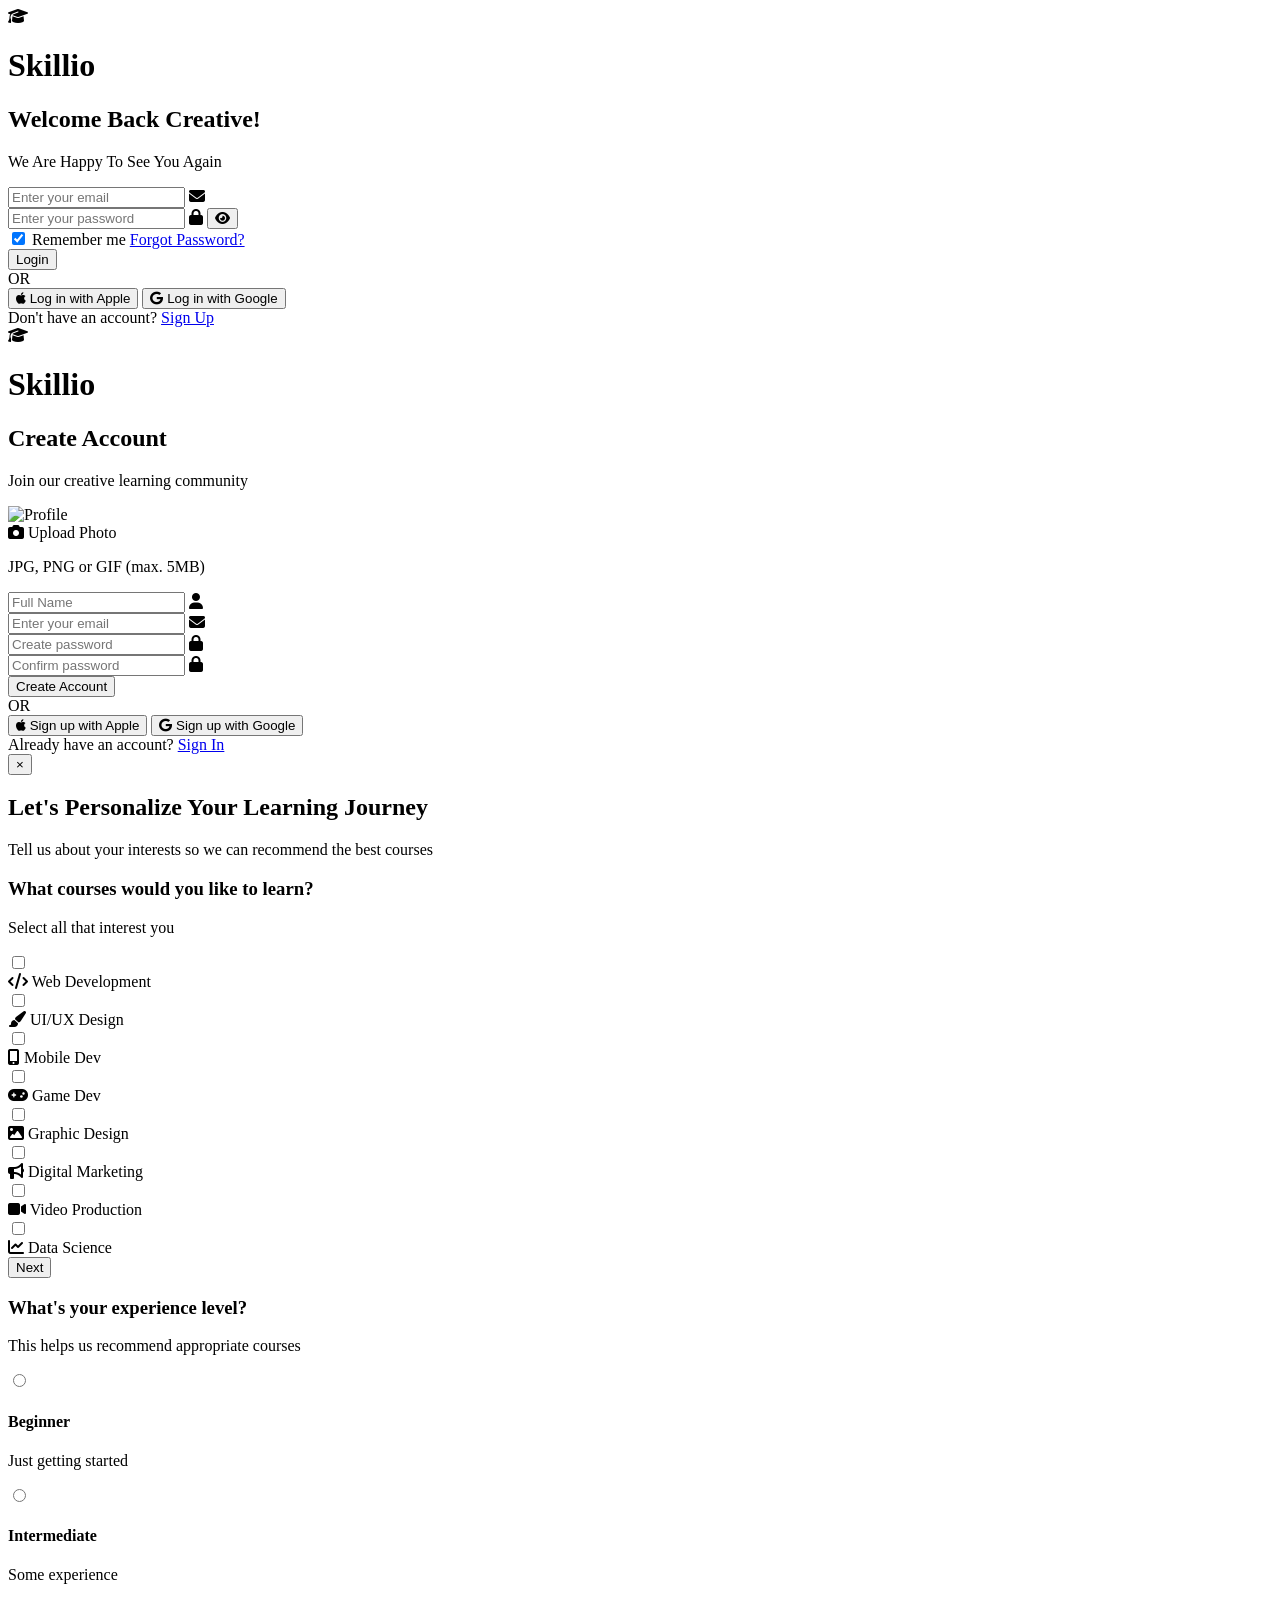
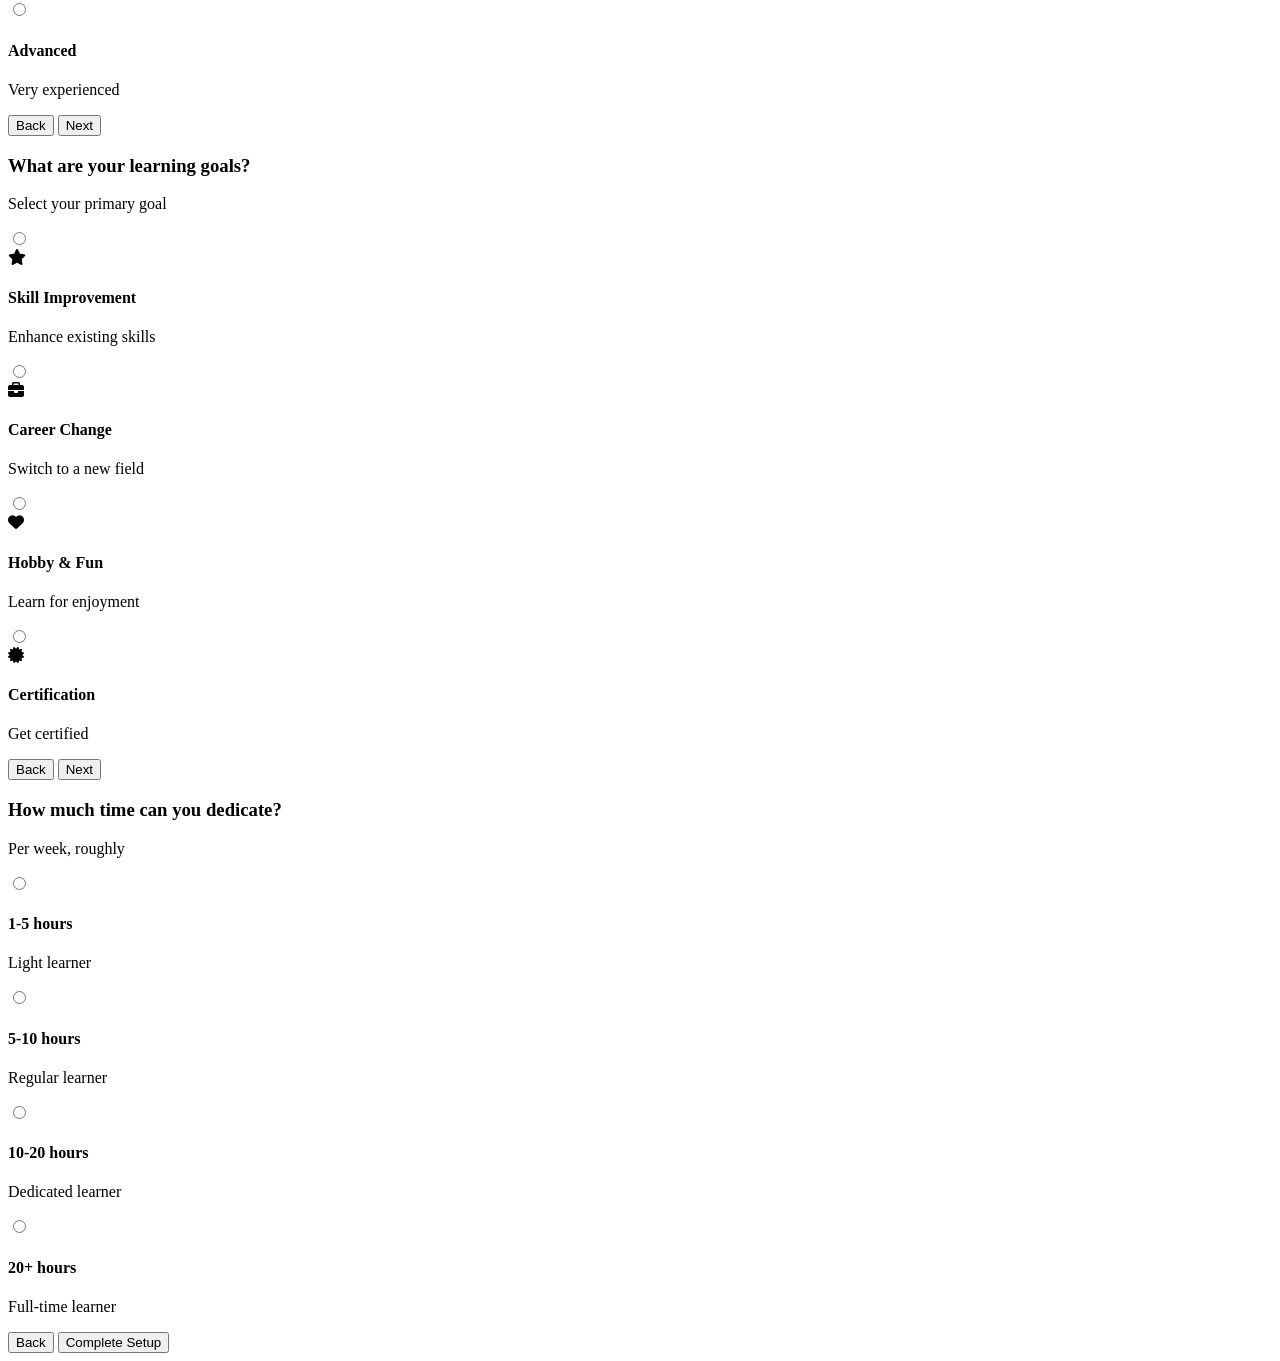
==== edtech/login.html @ c7371328 "Create login.html" ====
<!DOCTYPE html>
<html lang="en">
<head>
    <meta charset="UTF-8">
    <meta name="viewport" content="width=device-width, initial-scale=1.0">
    <title>Skillio - Login & Sign Up</title>
    <link rel="stylesheet" href="login.css">
    <link rel="stylesheet" href="https://cdnjs.cloudflare.com/ajax/libs/font-awesome/6.4.0/css/all.min.css">
</head>
<body>
    <!-- Background gradient -->
    <div class="background-gradient"></div>

    <!-- Login Container -->
    <div class="container">
        <!-- Left Side - Login Form -->
        <div class="form-container active" id="loginForm">
            <div class="form-content">
                <div class="logo-header">
                    <div class="logo-icon">
                        <i class="fas fa-graduation-cap"></i>
                    </div>
                    <h1>Skillio</h1>
                </div>

                <h2>Welcome Back Creative!</h2>
                <p class="subtitle">We Are Happy To See You Again</p>

                <div class="form-group">
                    <input type="email" id="loginEmail" placeholder="Enter your email" required>
                    <i class="fas fa-envelope"></i>
                </div>

                <div class="form-group">
                    <input type="password" id="loginPassword" placeholder="Enter your password" required>
                    <i class="fas fa-lock"></i>
                    <button class="toggle-password" type="button">
                        <i class="fas fa-eye"></i>
                    </button>
                </div>

                <div class="remember-forgot">
                    <label class="remember-me">
                        <input type="checkbox" checked>
                        <span>Remember me</span>
                    </label>
                    <a href="#" class="forgot-password">Forgot Password?</a>
                </div>

                <button class="btn-primary" id="loginBtn">Login</button>

                <div class="divider">OR</div>

                <button class="btn-social apple">
                    <i class="fab fa-apple"></i>
                    Log in with Apple
                </button>

                <button class="btn-social google">
                    <i class="fab fa-google"></i>
                    Log in with Google
                </button>

                <div class="switch-form">
                    Don't have an account? 
                    <a href="#" onclick="switchForm('signup')">Sign Up</a>
                </div>
            </div>
        </div>

        <!-- Right Side - Signup Form -->
        <div class="form-container" id="signupForm">
            <div class="form-content">
                <div class="logo-header">
                    <div class="logo-icon">
                        <i class="fas fa-graduation-cap"></i>
                    </div>
                    <h1>Skillio</h1>
                </div>

                <h2>Create Account</h2>
                <p class="subtitle">Join our creative learning community</p>

                <!-- Profile Picture Upload -->
                <div class="profile-upload">
                    <div class="upload-preview">
                        <img id="profilePreview" src="https://i.pravatar.cc/150?img=5" alt="Profile">
                    </div>
                    <label class="upload-btn">
                        <i class="fas fa-camera"></i> Upload Photo
                        <input type="file" id="profileImage" accept="image/*" style="display: none;">
                    </label>
                    <p class="upload-text">JPG, PNG or GIF (max. 5MB)</p>
                </div>

                <div class="form-group">
                    <input type="text" id="signupName" placeholder="Full Name" required>
                    <i class="fas fa-user"></i>
                </div>

                <div class="form-group">
                    <input type="email" id="signupEmail" placeholder="Enter your email" required>
                    <i class="fas fa-envelope"></i>
                </div>

                <div class="form-group">
                    <input type="password" id="signupPassword" placeholder="Create password" required>
                    <i class="fas fa-lock"></i>
                </div>

                <div class="form-group">
                    <input type="password" id="signupConfirmPassword" placeholder="Confirm password" required>
                    <i class="fas fa-lock"></i>
                </div>

                <button class="btn-primary" id="signupBtn">Create Account</button>

                <div class="divider">OR</div>

                <button class="btn-social apple">
                    <i class="fab fa-apple"></i>
                    Sign up with Apple
                </button>

                <button class="btn-social google">
                    <i class="fab fa-google"></i>
                    Sign up with Google
                </button>

                <div class="switch-form">
                    Already have an account? 
                    <a href="#" onclick="switchForm('login')">Sign In</a>
                </div>
            </div>
        </div>

        <!-- Right Side - Background Image -->
        <div class="image-container">
            <div class="gradient-blob"></div>
        </div>
    </div>

    <!-- Preference Quiz Modal -->
    <div class="modal" id="preferenceModal">
        <div class="modal-content">
            <button class="modal-close" id="closeModal">&times;</button>
            
            <div class="quiz-container">
                <div class="quiz-header">
                    <h2>Let's Personalize Your Learning Journey</h2>
                    <p>Tell us about your interests so we can recommend the best courses</p>
                </div>

                <form id="preferenceForm">
                    <!-- Step 1: Courses -->
                    <div class="quiz-step active" id="step1">
                        <h3>What courses would you like to learn?</h3>
                        <p class="step-subtitle">Select all that interest you</p>
                        
                        <div class="course-grid">
                            <label class="course-option">
                                <input type="checkbox" name="course" value="web-development">
                                <div class="course-card">
                                    <i class="fas fa-code"></i>
                                    <span>Web Development</span>
                                </div>
                            </label>
                            <label class="course-option">
                                <input type="checkbox" name="course" value="ui-ux-design">
                                <div class="course-card">
                                    <i class="fas fa-paint-brush"></i>
                                    <span>UI/UX Design</span>
                                </div>
                            </label>
                            <label class="course-option">
                                <input type="checkbox" name="course" value="mobile-development">
                                <div class="course-card">
                                    <i class="fas fa-mobile-alt"></i>
                                    <span>Mobile Dev</span>
                                </div>
                            </label>
                            <label class="course-option">
                                <input type="checkbox" name="course" value="game-development">
                                <div class="course-card">
                                    <i class="fas fa-gamepad"></i>
                                    <span>Game Dev</span>
                                </div>
                            </label>
                            <label class="course-option">
                                <input type="checkbox" name="course" value="graphic-design">
                                <div class="course-card">
                                    <i class="fas fa-image"></i>
                                    <span>Graphic Design</span>
                                </div>
                            </label>
                            <label class="course-option">
                                <input type="checkbox" name="course" value="digital-marketing">
                                <div class="course-card">
                                    <i class="fas fa-bullhorn"></i>
                                    <span>Digital Marketing</span>
                                </div>
                            </label>
                            <label class="course-option">
                                <input type="checkbox" name="course" value="video-production">
                                <div class="course-card">
                                    <i class="fas fa-video"></i>
                                    <span>Video Production</span>
                                </div>
                            </label>
                            <label class="course-option">
                                <input type="checkbox" name="course" value="data-science">
                                <div class="course-card">
                                    <i class="fas fa-chart-line"></i>
                                    <span>Data Science</span>
                                </div>
                            </label>
                        </div>

                        <button type="button" class="btn-next" onclick="nextStep(2)">Next</button>
                    </div>

                    <!-- Step 2: Experience Level -->
                    <div class="quiz-step" id="step2">
                        <h3>What's your experience level?</h3>
                        <p class="step-subtitle">This helps us recommend appropriate courses</p>
                        
                        <div class="experience-options">
                            <label class="experience-card">
                                <input type="radio" name="experience" value="beginner">
                                <div class="card-content">
                                    <h4>Beginner</h4>
                                    <p>Just getting started</p>
                                </div>
                            </label>
                            <label class="experience-card">
                                <input type="radio" name="experience" value="intermediate">
                                <div class="card-content">
                                    <h4>Intermediate</h4>
                                    <p>Some experience</p>
                                </div>
                            </label>
                            <label class="experience-card">
                                <input type="radio" name="experience" value="advanced">
                                <div class="card-content">
                                    <h4>Advanced</h4>
                                    <p>Very experienced</p>
                                </div>
                            </label>
                        </div>

                        <div class="quiz-buttons">
                            <button type="button" class="btn-back" onclick="previousStep(1)">Back</button>
                            <button type="button" class="btn-next" onclick="nextStep(3)">Next</button>
                        </div>
                    </div>

                    <!-- Step 3: Learning Goals -->
                    <div class="quiz-step" id="step3">
                        <h3>What are your learning goals?</h3>
                        <p class="step-subtitle">Select your primary goal</p>
                        
                        <div class="goals-options">
                            <label class="goal-card">
                                <input type="radio" name="goal" value="skill-improvement">
                                <div class="card-content">
                                    <i class="fas fa-star"></i>
                                    <h4>Skill Improvement</h4>
                                    <p>Enhance existing skills</p>
                                </div>
                            </label>
                            <label class="goal-card">
                                <input type="radio" name="goal" value="career-change">
                                <div class="card-content">
                                    <i class="fas fa-briefcase"></i>
                                    <h4>Career Change</h4>
                                    <p>Switch to a new field</p>
                                </div>
                            </label>
                            <label class="goal-card">
                                <input type="radio" name="goal" value="hobby">
                                <div class="card-content">
                                    <i class="fas fa-heart"></i>
                                    <h4>Hobby & Fun</h4>
                                    <p>Learn for enjoyment</p>
                                </div>
                            </label>
                            <label class="goal-card">
                                <input type="radio" name="goal" value="certification">
                                <div class="card-content">
                                    <i class="fas fa-certificate"></i>
                                    <h4>Certification</h4>
                                    <p>Get certified</p>
                                </div>
                            </label>
                        </div>

                        <div class="quiz-buttons">
                            <button type="button" class="btn-back" onclick="previousStep(2)">Back</button>
                            <button type="button" class="btn-next" onclick="nextStep(4)">Next</button>
                        </div>
                    </div>

                    <!-- Step 4: Time Commitment -->
                    <div class="quiz-step" id="step4">
                        <h3>How much time can you dedicate?</h3>
                        <p class="step-subtitle">Per week, roughly</p>
                        
                        <div class="time-options">
                            <label class="time-card">
                                <input type="radio" name="time" value="1-5">
                                <div class="card-content">
                                    <h4>1-5 hours</h4>
                                    <p>Light learner</p>
                                </div>
                            </label>
                            <label class="time-card">
                                <input type="radio" name="time" value="5-10">
                                <div class="card-content">
                                    <h4>5-10 hours</h4>
                                    <p>Regular learner</p>
                                </div>
                            </label>
                            <label class="time-card">
                                <input type="radio" name="time" value="10-20">
                                <div class="card-content">
                                    <h4>10-20 hours</h4>
                                    <p>Dedicated learner</p>
                                </div>
                            </label>
                            <label class="time-card">
                                <input type="radio" name="time" value="20+">
                                <div class="card-content">
                                    <h4>20+ hours</h4>
                                    <p>Full-time learner</p>
                                </div>
                            </label>
                        </div>

                        <div class="quiz-buttons">
                            <button type="button" class="btn-back" onclick="previousStep(3)">Back</button>
                            <button type="submit" class="btn-complete">Complete Setup</button>
                        </div>
                    </div>
                </form>
            </div>
        </div>
    </div>

    <script src="login.js"></script>
</body>
</html>
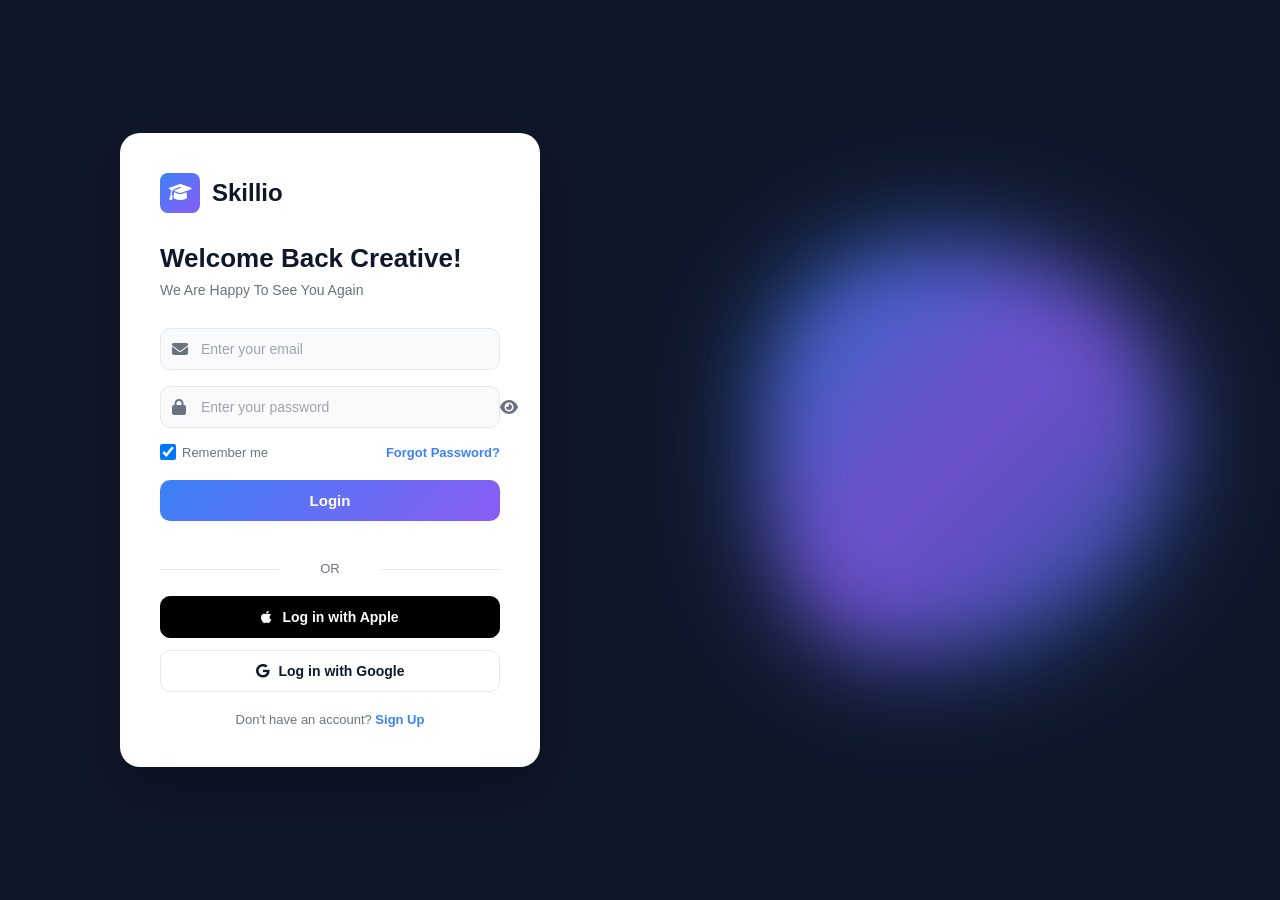
==== commit c59a16e3: "Update login.html" ====
--- a/edtech/login.html
+++ b/edtech/login.html
@@ -81,6 +81,13 @@
                 <h2>Create Account</h2>
                 <p class="subtitle">Join our creative learning community</p>
 
+                
+                <!-- Role toggle -->
+                <div class="role-toggle">
+                    <button type="button" id="roleStudent" class="role-btn active" onclick="setRole('student')">Student</button>
+                    <button type="button" id="roleInstructor" class="role-btn" onclick="setRole('instructor')">Instructor</button>
+                </div>
+
                 <!-- Profile Picture Upload -->
                 <div class="profile-upload">
                     <div class="upload-preview">
--- a/edtech/login.css
+++ b/edtech/login.css
@@ -0,0 +1,974 @@
+/* ===========================
+   ROOT VARIABLES
+   =========================== */
+:root {
+    --primary-blue: #3b82f6;
+    --primary-dark: #0f172a;
+    --primary-light: #e8f0fe;
+    --accent-purple: #8b5cf6;
+    --white: #ffffff;
+    --gray: #f3f4f6;
+    --gray-dark: #6b7280;
+    --error: #ef4444;
+    --success: #10b981;
+}
+
+* {
+    margin: 0;
+    padding: 0;
+    box-sizing: border-box;
+}
+
+html, body {
+    width: 100%;
+    height: 100%;
+    font-family: 'Segoe UI', Tahoma, Geneva, Verdana, sans-serif;
+    background-color: var(--primary-dark);
+    overflow: hidden;
+}
+
+/* ===========================
+   BACKGROUND
+   =========================== */
+.background-gradient {
+    position: fixed;
+    top: 0;
+    left: 0;
+    width: 100%;
+    height: 100%;
+    background: linear-gradient(135deg, #0f172a 0%, #1e293b 50%, #0f172a 100%);
+    z-index: -1;
+}
+
+.background-gradient::before {
+    content: '';
+    position: absolute;
+    top: -50%;
+    right: -50%;
+    width: 200%;
+    height: 200%;
+    background: radial-gradient(circle, rgba(59, 130, 246, 0.1) 0%, transparent 70%);
+    animation: gradientShift 15s ease infinite;
+}
+
+@keyframes gradientShift {
+    0%, 100% { transform: translate(0, 0); }
+    50% { transform: translate(50px, 50px); }
+}
+
+/* ===========================
+   CONTAINER LAYOUT
+   =========================== */
+.container {
+    display: flex;
+    height: 100vh;
+    width: 100vw;
+    overflow: hidden;
+}
+
+.form-container {
+    flex: 1;
+    display: none;
+    align-items: center;
+    justify-content: center;
+    padding: 20px;
+    opacity: 0;
+    transform: translateX(-100px);
+    transition: opacity 0.5s ease, transform 0.5s ease;
+    overflow-y: auto;
+}
+
+.form-container.active {
+    display: flex;
+    opacity: 1;
+    transform: translateX(0);
+}
+
+.form-content {
+    width: 100%;
+    max-width: 420px;
+    background: var(--white);
+    border-radius: 20px;
+    padding: 40px;
+    box-shadow: 0 20px 60px rgba(0, 0, 0, 0.3);
+    max-height: 90vh;
+    overflow-y: auto;
+}
+
+/* ===========================
+   HEADER
+   =========================== */
+.logo-header {
+    display: flex;
+    align-items: center;
+    gap: 12px;
+    margin-bottom: 30px;
+}
+
+.logo-icon {
+    width: 40px;
+    height: 40px;
+    background: linear-gradient(135deg, var(--primary-blue) 0%, var(--accent-purple) 100%);
+    border-radius: 8px;
+    display: flex;
+    align-items: center;
+    justify-content: center;
+    color: var(--white);
+    font-size: 18px;
+}
+
+.logo-header h1 {
+    font-size: 24px;
+    font-weight: 700;
+    color: var(--primary-dark);
+}
+
+.form-content h2 {
+    font-size: 26px;
+    font-weight: 700;
+    color: var(--primary-dark);
+    margin-bottom: 8px;
+}
+
+.subtitle {
+    font-size: 14px;
+    color: var(--gray-dark);
+    margin-bottom: 30px;
+}
+
+/* ===========================
+   FORM GROUPS
+   =========================== */
+.form-group {
+    position: relative;
+    margin-bottom: 16px;
+}
+
+.form-group input {
+    width: 100%;
+    padding: 12px 16px 12px 40px;
+    border: 1px solid #e5e7eb;
+    border-radius: 10px;
+    font-size: 14px;
+    transition: all 0.3s ease;
+    background-color: #f9fafb;
+}
+
+.form-group input:focus {
+    outline: none;
+    border-color: var(--primary-blue);
+    background-color: var(--white);
+    box-shadow: 0 0 0 3px rgba(59, 130, 246, 0.1);
+}
+
+.form-group input::placeholder {
+    color: #9ca3af;
+}
+
+.form-group i {
+    position: absolute;
+    left: 12px;
+    top: 50%;
+    transform: translateY(-50%);
+    color: var(--gray-dark);
+    font-size: 16px;
+}
+
+.toggle-password {
+    position: absolute;
+    right: 12px;
+    top: 50%;
+    transform: translateY(-50%);
+    background: none;
+    border: none;
+    cursor: pointer;
+    color: var(--gray-dark);
+    font-size: 16px;
+    transition: color 0.3s ease;
+}
+
+.toggle-password:hover {
+    color: var(--primary-blue);
+}
+
+/* ===========================
+   REMEMBER & FORGOT
+   =========================== */
+.remember-forgot {
+    display: flex;
+    justify-content: space-between;
+    align-items: center;
+    margin-bottom: 20px;
+    font-size: 13px;
+}
+
+.remember-me {
+    display: flex;
+    align-items: center;
+    gap: 6px;
+    cursor: pointer;
+    color: var(--gray-dark);
+}
+
+.remember-me input {
+    width: 16px;
+    height: 16px;
+    cursor: pointer;
+}
+
+.forgot-password {
+    text-decoration: none;
+    color: var(--primary-blue);
+    font-weight: 600;
+    transition: color 0.3s ease;
+}
+
+.forgot-password:hover {
+    color: var(--accent-purple);
+}
+
+/* ===========================
+   BUTTONS
+   =========================== */
+.btn-primary {
+    width: 100%;
+    padding: 12px 16px;
+    background: linear-gradient(135deg, var(--primary-blue) 0%, var(--accent-purple) 100%);
+    color: var(--white);
+    border: none;
+    border-radius: 10px;
+    font-size: 15px;
+    font-weight: 600;
+    cursor: pointer;
+    transition: all 0.3s ease;
+    margin-bottom: 20px;
+}
+
+.btn-primary:hover {
+    transform: translateY(-2px);
+    box-shadow: 0 8px 20px rgba(59, 130, 246, 0.4);
+}
+
+.btn-primary:active {
+    transform: translateY(0);
+}
+
+.divider {
+    text-align: center;
+    color: var(--gray-dark);
+    margin: 20px 0;
+    font-size: 13px;
+    position: relative;
+}
+
+.divider::before,
+.divider::after {
+    content: '';
+    position: absolute;
+    top: 50%;
+    width: 35%;
+    height: 1px;
+    background-color: #e5e7eb;
+}
+
+.divider::before {
+    left: 0;
+}
+
+.divider::after {
+    right: 0;
+}
+
+/* Social Buttons */
+.btn-social {
+    width: 100%;
+    padding: 12px 16px;
+    border: 1px solid #e5e7eb;
+    background-color: var(--white);
+    color: var(--primary-dark);
+    border-radius: 10px;
+    font-size: 14px;
+    font-weight: 600;
+    cursor: pointer;
+    transition: all 0.3s ease;
+    display: flex;
+    align-items: center;
+    justify-content: center;
+    gap: 10px;
+    margin-bottom: 12px;
+}
+
+.btn-social:hover {
+    background-color: #f9fafb;
+    border-color: #d1d5db;
+}
+
+.btn-social.apple {
+    border-color: #000;
+    background-color: #000;
+    color: var(--white);
+}
+
+.btn-social.google {
+    border-color: #e5e7eb;
+    background-color: var(--white);
+    color: var(--primary-dark);
+}
+
+/* ===========================
+   SWITCH FORM
+   =========================== */
+.switch-form {
+    text-align: center;
+    font-size: 13px;
+    color: var(--gray-dark);
+    margin-top: 20px;
+}
+
+.switch-form a {
+    color: var(--primary-blue);
+    text-decoration: none;
+    font-weight: 600;
+    cursor: pointer;
+    transition: color 0.3s ease;
+}
+
+.switch-form a:hover {
+    color: var(--accent-purple);
+}
+
+/* ===========================
+   IMAGE CONTAINER
+   =========================== */
+.image-container {
+    flex: 1;
+    display: flex;
+    align-items: center;
+    justify-content: center;
+    position: relative;
+    overflow: hidden;
+}
+
+.gradient-blob {
+    width: 400px;
+    height: 400px;
+    background: linear-gradient(135deg, rgba(59, 130, 246, 0.8) 0%, rgba(139, 92, 246, 0.8) 50%, rgba(59, 130, 246, 0.6) 100%);
+    border-radius: 40% 60% 70% 30% / 40% 50% 60% 50%;
+    animation: blobAnimation 6s ease-in-out infinite;
+    filter: blur(40px);
+    box-shadow: 0 0 100px rgba(59, 130, 246, 0.5);
+}
+
+@keyframes blobAnimation {
+    0%, 100% {
+        border-radius: 40% 60% 70% 30% / 40% 50% 60% 50%;
+        transform: translate(0, 0) rotate(0deg);
+    }
+    50% {
+        border-radius: 70% 30% 66% 34% / 66% 66% 34% 34%;
+        transform: translate(30px, 30px) rotate(180deg);
+    }
+}
+
+/* ===========================
+   PREFERENCE MODAL
+   =========================== */
+.modal {
+    display: none;
+    position: fixed;
+    top: 0;
+    left: 0;
+    width: 100%;
+    height: 100%;
+    background-color: rgba(0, 0, 0, 0.7);
+    z-index: 2000;
+    align-items: center;
+    justify-content: center;
+    padding: 20px;
+}
+
+.modal.active {
+    display: flex;
+}
+
+.modal-content {
+    background: var(--white);
+    border-radius: 20px;
+    padding: 50px;
+    max-width: 700px;
+    width: 100%;
+    max-height: 90vh;
+    overflow-y: auto;
+    position: relative;
+    animation: modalSlideIn 0.3s ease;
+}
+
+@keyframes modalSlideIn {
+    from {
+        opacity: 0;
+        transform: scale(0.95);
+    }
+    to {
+        opacity: 1;
+        transform: scale(1);
+    }
+}
+
+.modal-close {
+    position: absolute;
+    top: 20px;
+    right: 20px;
+    background: none;
+    border: none;
+    font-size: 28px;
+    color: var(--gray-dark);
+    cursor: pointer;
+    transition: color 0.3s ease;
+}
+
+.modal-close:hover {
+    color: var(--primary-dark);
+}
+
+/* Quiz Container */
+.quiz-container {
+    animation: fadeIn 0.5s ease;
+}
+
+@keyframes fadeIn {
+    from { opacity: 0; }
+    to { opacity: 1; }
+}
+
+.quiz-header {
+    text-align: center;
+    margin-bottom: 40px;
+}
+
+.quiz-header h2 {
+    font-size: 28px;
+    color: var(--primary-dark);
+    margin-bottom: 8px;
+}
+
+.quiz-header p {
+    color: var(--gray-dark);
+    font-size: 14px;
+}
+
+/* Quiz Steps */
+.quiz-step {
+    display: none;
+    animation: fadeIn 0.5s ease;
+}
+
+.quiz-step.active {
+    display: block;
+}
+
+.quiz-step h3 {
+    font-size: 20px;
+    color: var(--primary-dark);
+    margin-bottom: 8px;
+}
+
+.step-subtitle {
+    color: var(--gray-dark);
+    font-size: 14px;
+    margin-bottom: 30px;
+}
+
+/* ===========================
+   COURSE GRID
+   =========================== */
+.course-grid {
+    display: grid;
+    grid-template-columns: repeat(2, 1fr);
+    gap: 16px;
+    margin-bottom: 30px;
+}
+
+.course-option {
+    cursor: pointer;
+}
+
+.course-option input {
+    display: none;
+}
+
+.course-option input:checked + .course-card {
+    background: linear-gradient(135deg, var(--primary-blue) 0%, var(--accent-purple) 100%);
+    color: var(--white);
+    border-color: var(--primary-blue);
+}
+
+.course-option input:checked + .course-card i {
+    color: var(--white);
+}
+
+.course-card {
+    display: flex;
+    flex-direction: column;
+    align-items: center;
+    justify-content: center;
+    padding: 20px;
+    border: 2px solid #e5e7eb;
+    border-radius: 12px;
+    background-color: #f9fafb;
+    transition: all 0.3s ease;
+    text-align: center;
+}
+
+.course-card:hover {
+    border-color: var(--primary-blue);
+    background-color: var(--primary-light);
+}
+
+.course-card i {
+    font-size: 28px;
+    margin-bottom: 8px;
+    color: var(--primary-blue);
+}
+
+.course-card span {
+    font-size: 13px;
+    font-weight: 600;
+}
+
+/* ===========================
+   EXPERIENCE OPTIONS
+   =========================== */
+.experience-options,
+.goals-options,
+.time-options {
+    display: grid;
+    grid-template-columns: 1fr;
+    gap: 12px;
+    margin-bottom: 30px;
+}
+
+.experience-card,
+.goal-card,
+.time-card {
+    cursor: pointer;
+}
+
+.experience-card input,
+.goal-card input,
+.time-card input {
+    display: none;
+}
+
+.experience-card,
+.goal-card,
+.time-card {
+    padding: 0;
+}
+
+.experience-card input:checked + .card-content,
+.goal-card input:checked + .card-content,
+.time-card input:checked + .card-content {
+    background: linear-gradient(135deg, var(--primary-blue) 0%, var(--accent-purple) 100%);
+    color: var(--white);
+    border-color: var(--primary-blue);
+}
+
+.experience-card .card-content,
+.goal-card .card-content,
+.time-card .card-content {
+    padding: 20px;
+    border: 2px solid #e5e7eb;
+    border-radius: 12px;
+    background-color: #f9fafb;
+    transition: all 0.3s ease;
+}
+
+.experience-card:hover .card-content,
+.goal-card:hover .card-content,
+.time-card:hover .card-content {
+    border-color: var(--primary-blue);
+    background-color: var(--primary-light);
+}
+
+.goal-card .card-content {
+    display: flex;
+    align-items: center;
+    gap: 15px;
+}
+
+.goal-card i {
+    font-size: 24px;
+    flex-shrink: 0;
+}
+
+.goal-card input:checked + .card-content i {
+    color: var(--white);
+}
+
+.card-content h4 {
+    font-size: 14px;
+    font-weight: 600;
+    margin-bottom: 4px;
+    color: var(--primary-dark);
+}
+
+.card-content p {
+    font-size: 12px;
+    color: var(--gray-dark);
+}
+
+.goal-card input:checked + .card-content p,
+.experience-card input:checked + .card-content p,
+.time-card input:checked + .card-content p {
+    color: rgba(255, 255, 255, 0.9);
+}
+
+/* ===========================
+   QUIZ BUTTONS
+   =========================== */
+.quiz-buttons {
+    display: flex;
+    gap: 12px;
+    margin-top: 30px;
+}
+
+.btn-next,
+.btn-back,
+.btn-complete {
+    flex: 1;
+    padding: 12px 16px;
+    border: none;
+    border-radius: 10px;
+    font-size: 14px;
+    font-weight: 600;
+    cursor: pointer;
+    transition: all 0.3s ease;
+}
+
+.btn-next,
+.btn-complete {
+    background: linear-gradient(135deg, var(--primary-blue) 0%, var(--accent-purple) 100%);
+    color: var(--white);
+}
+
+.btn-next:hover,
+.btn-complete:hover {
+    transform: translateY(-2px);
+    box-shadow: 0 8px 20px rgba(59, 130, 246, 0.4);
+}
+
+.btn-back {
+    background-color: var(--gray);
+    color: var(--primary-dark);
+}
+
+.btn-back:hover {
+    background-color: #e5e7eb;
+}
+
+.btn-complete {
+    font-size: 15px;
+}
+
+/* ===========================
+   RESPONSIVE DESIGN
+   =========================== */
+@media (max-width: 1024px) {
+    .form-content {
+        max-width: 380px;
+        padding: 40px 30px;
+    }
+
+    .image-container {
+        flex: 0.8;
+    }
+
+    .gradient-blob {
+        width: 300px;
+        height: 300px;
+    }
+
+    .modal-content {
+        padding: 40px;
+    }
+
+    .course-grid {
+        grid-template-columns: repeat(2, 1fr);
+    }
+}
+
+@media (max-width: 768px) {
+    .container {
+        flex-direction: column;
+    }
+
+    .form-container {
+        flex: 1;
+        padding: 20px;
+    }
+
+    .form-content {
+        max-width: 100%;
+        padding: 30px 20px;
+    }
+
+    .image-container {
+        display: none;
+    }
+
+    .logo-header h1 {
+        font-size: 20px;
+    }
+
+    .form-content h2 {
+        font-size: 22px;
+    }
+
+    .modal-content {
+        padding: 30px 20px;
+        max-height: 85vh;
+    }
+
+    .quiz-header h2 {
+        font-size: 22px;
+    }
+
+    .quiz-step h3 {
+        font-size: 18px;
+    }
+
+    .course-grid {
+        grid-template-columns: repeat(2, 1fr);
+        gap: 12px;
+    }
+
+    .course-card {
+        padding: 15px;
+    }
+
+    .course-card i {
+        font-size: 24px;
+    }
+
+    .experience-options,
+    .goals-options,
+    .time-options {
+        gap: 10px;
+    }
+
+    .card-content {
+        padding: 15px !important;
+    }
+
+    .card-content h4 {
+        font-size: 13px;
+    }
+
+    .card-content p {
+        font-size: 11px;
+    }
+}
+
+@media (max-width: 480px) {
+    .form-content {
+        padding: 25px 15px;
+    }
+
+    .logo-header {
+        margin-bottom: 20px;
+    }
+
+    .form-content h2 {
+        font-size: 20px;
+        margin-bottom: 6px;
+    }
+
+    .subtitle {
+        font-size: 13px;
+        margin-bottom: 20px;
+    }
+
+    .form-group {
+        margin-bottom: 12px;
+    }
+
+    .form-group input {
+        padding: 10px 12px 10px 36px;
+        font-size: 13px;
+    }
+
+    .form-group i {
+        font-size: 14px;
+        left: 10px;
+    }
+
+    .remember-forgot {
+        margin-bottom: 16px;
+        font-size: 12px;
+    }
+
+    .btn-primary,
+    .btn-social {
+        padding: 10px 12px;
+        font-size: 13px;
+    }
+
+    .btn-social {
+        margin-bottom: 10px;
+    }
+
+    .switch-form {
+        font-size: 12px;
+        margin-top: 16px;
+    }
+
+    .modal-content {
+        padding: 20px 15px;
+    }
+
+    .quiz-header {
+        margin-bottom: 30px;
+    }
+
+    .quiz-header h2 {
+        font-size: 20px;
+    }
+
+    .quiz-header p {
+        font-size: 13px;
+    }
+
+    .quiz-step h3 {
+        font-size: 16px;
+    }
+
+    .step-subtitle {
+        font-size: 13px;
+        margin-bottom: 20px;
+    }
+
+    .course-grid {
+        grid-template-columns: repeat(2, 1fr);
+        gap: 10px;
+        margin-bottom: 20px;
+    }
+
+    .course-card {
+        padding: 12px;
+    }
+
+    .course-card i {
+        font-size: 20px;
+        margin-bottom: 6px;
+    }
+
+    .course-card span {
+        font-size: 12px;
+    }
+
+    .experience-options,
+    .goals-options,
+    .time-options {
+        gap: 8px;
+        margin-bottom: 20px;
+    }
+
+    .card-content {
+        padding: 12px !important;
+    }
+
+    .card-content h4 {
+        font-size: 12px;
+    }
+
+    .card-content p {
+        font-size: 10px;
+    }
+
+    .goal-card .card-content {
+        flex-direction: column;
+        text-align: center;
+        gap: 8px;
+    }
+
+    .goal-card i {
+        font-size: 20px;
+    }
+
+    .quiz-buttons {
+        gap: 10px;
+        margin-top: 20px;
+    }
+
+    .btn-next,
+    .btn-back,
+    .btn-complete {
+        padding: 10px 12px;
+        font-size: 13px;
+    }
+}
+
+/* ===========================
+   PROFILE UPLOAD
+   =========================== */
+.profile-upload {
+    text-align: center;
+    margin-bottom: 30px;
+    padding: 20px;
+    background-color: #f9fafb;
+    border-radius: 12px;
+}
+
+.upload-preview {
+    margin-bottom: 15px;
+}
+
+.upload-preview img {
+    width: 100px;
+    height: 100px;
+    border-radius: 50%;
+    object-fit: cover;
+    border: 3px solid var(--primary-blue);
+}
+
+.upload-btn {
+    display: inline-block;
+    background: linear-gradient(135deg, var(--primary-blue) 0%, var(--accent-purple) 100%);
+    color: var(--white);
+    padding: 10px 20px;
+    border-radius: 8px;
+    font-size: 13px;
+    font-weight: 600;
+    cursor: pointer;
+    transition: all 0.3s ease;
+    margin-bottom: 10px;
+}
+
+.upload-btn:hover {
+    transform: translateY(-2px);
+    box-shadow: 0 5px 15px rgba(59, 130, 246, 0.4);
+}
+
+.upload-text {
+    font-size: 12px;
+    color: var(--gray-dark);
+    margin-top: 10px;
+}
+
+/* Scrollbar styling */
+::-webkit-scrollbar {
+    width: 6px;
+}
+
+::-webkit-scrollbar-track {
+    background: #f1f1f1;
+}
+
+::-webkit-scrollbar-thumb {
+    background: var(--primary-blue);
+    border-radius: 3px;
+}
+
+::-webkit-scrollbar-thumb:hover {
+    background: var(--accent-purple);
+}
